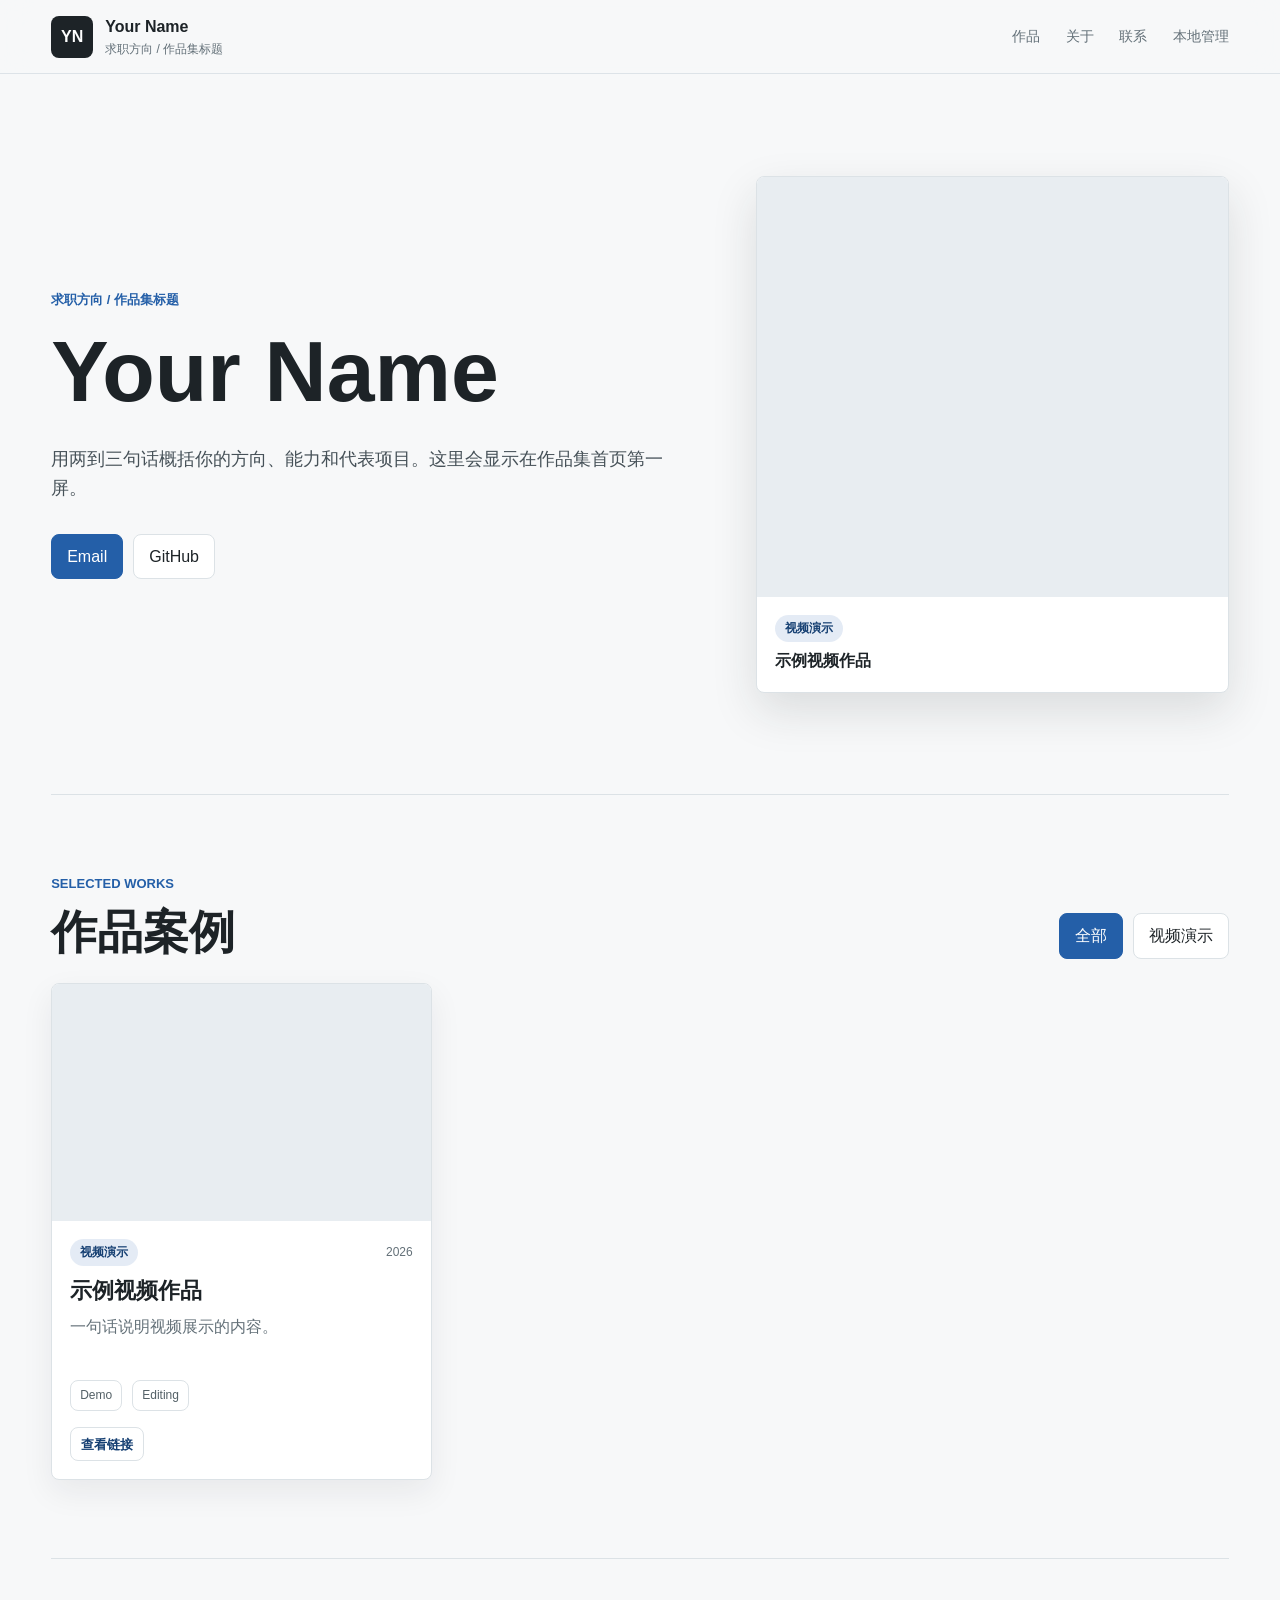
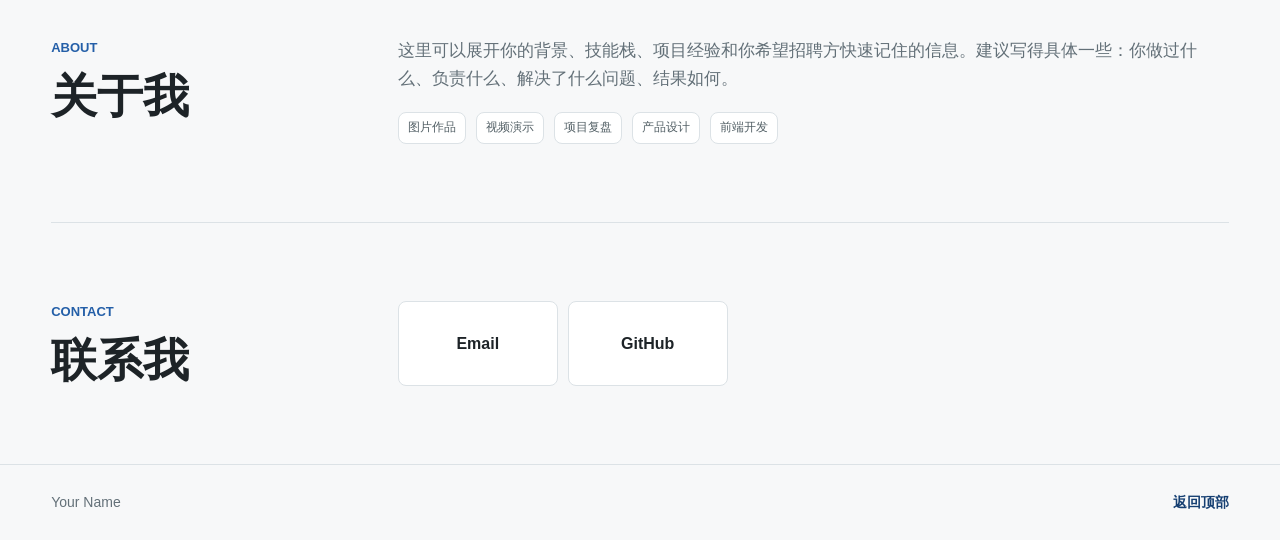
==== index.html @ 40fe2e80 "initisl portfolio site" ====
<!doctype html>
<html lang="zh-CN">
  <head>
    <meta charset="utf-8" />
    <meta name="viewport" content="width=device-width, initial-scale=1" />
    <title>Portfolio | 个人作品集</title>
    <meta name="description" content="个人作品集：项目案例、图片、视频与联系方式。" />
    <link rel="stylesheet" href="public.css" />
  </head>
  <body>
    <header class="site-header">
      <a class="brand" href="#top" aria-label="返回首页">
        <span class="brand-mark" data-initials>PF</span>
        <span>
          <strong data-profile="name">Your Name</strong>
          <small data-profile="headline">Portfolio</small>
        </span>
      </a>
      <nav class="nav-links" aria-label="主导航">
        <a href="#works">作品</a>
        <a href="#about">关于</a>
        <a href="#contact">联系</a>
        <a href="studio.html">本地管理</a>
      </nav>
    </header>

    <main id="top">
      <section class="hero">
        <div class="hero-copy">
          <p class="kicker" data-profile="headline">Portfolio</p>
          <h1 data-profile="name">Your Name</h1>
          <p class="hero-lede" data-profile="bio">
            展示代表项目、图片、视频和关键成果的个人作品集。
          </p>
          <div class="hero-actions" id="heroLinks"></div>
        </div>
        <aside class="hero-media" aria-label="代表作品预览">
          <div class="media-frame" id="featuredMedia">
            <div class="placeholder-visual">
              <span>Portfolio</span>
            </div>
          </div>
          <div class="featured-caption">
            <span id="featuredCategory">Featured</span>
            <strong id="featuredTitle">作品素材待添加</strong>
          </div>
        </aside>
      </section>

      <section class="section" id="works">
        <div class="section-heading">
          <div>
            <p class="kicker">Selected Works</p>
            <h2>作品案例</h2>
          </div>
          <div class="filters" id="filters" aria-label="作品分类"></div>
        </div>
        <div class="work-grid" id="workGrid"></div>
        <div class="empty-state" id="emptyState">
          <strong>作品正在整理中</strong>
          <p>代表项目、图片和视频会显示在这里。</p>
        </div>
      </section>

      <section class="about-section" id="about">
        <div>
          <p class="kicker">About</p>
          <h2>关于我</h2>
        </div>
        <div class="about-copy">
          <p data-profile="about">
            这里可以放求职方向、核心技能、项目经验和你希望招聘方快速记住的信息。
          </p>
          <div class="skill-list" id="skillList"></div>
        </div>
      </section>

      <section class="contact-section" id="contact">
        <div>
          <p class="kicker">Contact</p>
          <h2>联系我</h2>
        </div>
        <div class="contact-links" id="contactLinks"></div>
      </section>
    </main>

    <dialog class="media-dialog" id="mediaDialog" aria-label="作品预览">
      <button class="dialog-close" type="button" id="dialogClose" aria-label="关闭预览">×</button>
      <div id="dialogMedia"></div>
      <div class="dialog-copy">
        <span id="dialogCategory"></span>
        <h3 id="dialogTitle"></h3>
        <p id="dialogSummary"></p>
        <div class="tag-row" id="dialogTags"></div>
      </div>
    </dialog>

    <template id="workTemplate">
      <article class="work-card">
        <button class="work-media" type="button" aria-label="预览作品"></button>
        <div class="work-copy">
          <div class="card-line">
            <span class="category"></span>
            <span class="year"></span>
          </div>
          <h3></h3>
          <p></p>
          <div class="tag-row"></div>
          <div class="card-actions">
            <a target="_blank" rel="noreferrer">查看链接</a>
          </div>
        </div>
      </article>
    </template>

    <footer class="site-footer">
      <span data-footer-name>Portfolio</span>
      <a href="#top">返回顶部</a>
    </footer>

    <script src="data/portfolio-data.js"></script>
    <script src="public.js"></script>
  </body>
</html>
---- public.css ----
:root {
  color-scheme: light;
  --bg: #f7f8f9;
  --surface: #ffffff;
  --ink: #1d2327;
  --muted: #637078;
  --line: #dce2e6;
  --blue: #245fa8;
  --blue-dark: #153f72;
  --green: #26715b;
  --rose: #ad4e5b;
  --amber: #9a6b1d;
  --shadow: 0 18px 46px rgba(29, 35, 39, 0.13);
}

* {
  box-sizing: border-box;
}

html {
  scroll-behavior: smooth;
}

body {
  margin: 0;
  background: var(--bg);
  color: var(--ink);
  font-family:
    Inter, "Segoe UI", "PingFang SC", "Microsoft YaHei", Arial, sans-serif;
  line-height: 1.62;
}

button,
a {
  -webkit-tap-highlight-color: transparent;
}

button {
  font: inherit;
}

a {
  color: inherit;
  text-decoration: none;
}

img,
video {
  display: block;
  max-width: 100%;
}

.site-header {
  position: sticky;
  top: 0;
  z-index: 20;
  display: flex;
  min-height: 72px;
  align-items: center;
  justify-content: space-between;
  gap: 24px;
  padding: 14px clamp(18px, 4vw, 56px);
  border-bottom: 1px solid rgba(220, 226, 230, 0.92);
  background: rgba(247, 248, 249, 0.9);
  backdrop-filter: blur(16px);
}

.brand {
  display: inline-flex;
  min-width: 0;
  align-items: center;
  gap: 12px;
}

.brand-mark {
  display: grid;
  width: 42px;
  height: 42px;
  place-items: center;
  border-radius: 8px;
  background: var(--ink);
  color: #fff;
  font-weight: 850;
}

.brand strong,
.brand small {
  display: block;
  overflow-wrap: anywhere;
}

.brand small {
  color: var(--muted);
  font-size: 12px;
}

.nav-links {
  display: flex;
  align-items: center;
  gap: clamp(12px, 2vw, 28px);
  color: var(--muted);
  font-size: 14px;
}

.nav-links a:hover,
.nav-links a:focus-visible {
  color: var(--blue-dark);
}

main {
  padding-inline: clamp(18px, 4vw, 56px);
}

.hero,
.section,
.about-section,
.contact-section {
  max-width: 1240px;
  margin-inline: auto;
}

.hero {
  display: grid;
  grid-template-columns: minmax(0, 0.95fr) minmax(360px, 0.7fr);
  gap: clamp(28px, 5vw, 74px);
  align-items: center;
  min-height: calc(88vh - 72px);
  padding-block: 44px;
}

.hero-copy {
  max-width: 760px;
}

.kicker {
  margin: 0 0 12px;
  color: var(--blue);
  font-size: 13px;
  font-weight: 850;
  letter-spacing: 0;
  text-transform: uppercase;
}

h1,
h2,
h3,
p {
  overflow-wrap: anywhere;
}

h1,
h2,
h3 {
  margin: 0;
  line-height: 1.15;
  letter-spacing: 0;
}

h1 {
  font-size: clamp(48px, 8vw, 86px);
}

h2 {
  font-size: clamp(28px, 4vw, 46px);
}

h3 {
  font-size: 22px;
}

.hero-lede {
  max-width: 690px;
  margin: 24px 0 0;
  color: #465158;
  font-size: 18px;
}

.hero-actions,
.filters,
.tag-row,
.card-actions,
.skill-list,
.contact-links {
  display: flex;
  flex-wrap: wrap;
  align-items: center;
  gap: 10px;
}

.hero-actions {
  margin-top: 30px;
}

.button,
.filters button,
.card-actions a,
.contact-links a {
  display: inline-flex;
  min-height: 42px;
  align-items: center;
  justify-content: center;
  border: 1px solid var(--line);
  border-radius: 8px;
  padding: 9px 15px;
  background: var(--surface);
  color: var(--ink);
  cursor: pointer;
}

.button.primary,
.filters button.active {
  border-color: var(--blue);
  background: var(--blue);
  color: #fff;
}

.button.subtle:hover,
.filters button:hover,
.card-actions a:hover,
.contact-links a:hover {
  border-color: var(--blue);
}

.hero-media {
  overflow: hidden;
  border: 1px solid var(--line);
  border-radius: 8px;
  background: var(--surface);
  box-shadow: var(--shadow);
}

.media-frame {
  min-height: 420px;
  background: #e8edf1;
}

.media-frame img,
.media-frame video,
.work-media img,
.work-media video {
  width: 100%;
  height: 100%;
  object-fit: cover;
}

.placeholder-visual {
  display: grid;
  min-height: inherit;
  aspect-ratio: 4 / 3;
  place-items: center;
  background:
    linear-gradient(135deg, rgba(36, 95, 168, 0.18), rgba(38, 113, 91, 0.22)),
    repeating-linear-gradient(45deg, rgba(29, 35, 39, 0.05) 0 1px, transparent 1px 18px);
  color: var(--blue-dark);
}

.placeholder-visual span {
  border: 1px solid rgba(21, 63, 114, 0.22);
  border-radius: 8px;
  padding: 9px 13px;
  background: rgba(255, 255, 255, 0.74);
  font-weight: 850;
}

.featured-caption {
  display: grid;
  gap: 6px;
  padding: 18px;
}

.featured-caption span,
.category,
#dialogCategory {
  display: inline-flex;
  width: fit-content;
  min-height: 26px;
  align-items: center;
  border-radius: 999px;
  padding: 4px 10px;
  background: rgba(36, 95, 168, 0.12);
  color: var(--blue-dark);
  font-size: 12px;
  font-weight: 850;
}

.section {
  padding-block: 78px;
  border-top: 1px solid var(--line);
}

.section-heading {
  display: flex;
  align-items: end;
  justify-content: space-between;
  gap: 22px;
  margin-bottom: 24px;
}

.work-grid {
  display: grid;
  grid-template-columns: repeat(3, minmax(0, 1fr));
  gap: 18px;
}

.work-card {
  overflow: hidden;
  border: 1px solid var(--line);
  border-radius: 8px;
  background: var(--surface);
  box-shadow: 0 12px 32px rgba(29, 35, 39, 0.07);
}

.work-media {
  display: block;
  width: 100%;
  height: auto;
  border: 0;
  padding: 0;
  background: #e8edf1;
  cursor: zoom-in;
}

.work-media img,
.work-media video,
.work-media .placeholder-visual {
  aspect-ratio: 16 / 10;
  min-height: 0;
}

.work-copy {
  padding: 18px;
}

.card-line {
  display: flex;
  align-items: center;
  justify-content: space-between;
  gap: 12px;
  margin-bottom: 12px;
}

.year {
  color: var(--muted);
  font-size: 12px;
}

.work-copy p {
  display: -webkit-box;
  min-height: 52px;
  margin: 10px 0 0;
  overflow: hidden;
  color: var(--muted);
  -webkit-box-orient: vertical;
  -webkit-line-clamp: 2;
}

.tag-row {
  align-items: flex-start;
  margin-top: 14px;
}

.tag-row span,
.skill-list span {
  border: 1px solid var(--line);
  border-radius: 8px;
  padding: 5px 9px;
  background: #fff;
  color: #536066;
  font-size: 12px;
}

.card-actions {
  margin-top: 16px;
}

.card-actions a {
  min-height: 34px;
  padding: 5px 10px;
  color: var(--blue-dark);
  font-size: 13px;
  font-weight: 750;
}

.empty-state {
  border: 1px solid var(--line);
  border-radius: 8px;
  padding: 42px 22px;
  background: var(--surface);
  color: var(--muted);
  text-align: center;
}

.empty-state strong {
  display: block;
  color: var(--ink);
  font-size: 22px;
}

.empty-state p {
  margin: 8px auto 0;
  max-width: 650px;
}

.about-section,
.contact-section {
  display: grid;
  grid-template-columns: minmax(220px, 0.34fr) minmax(0, 1fr);
  gap: clamp(28px, 5vw, 76px);
  padding-block: 78px;
  border-top: 1px solid var(--line);
}

.about-copy p {
  margin: 0;
  color: var(--muted);
  font-size: 17px;
}

.skill-list {
  margin-top: 20px;
}

.contact-links {
  align-items: stretch;
}

.contact-links a {
  min-width: 160px;
  min-height: 58px;
  font-weight: 800;
}

.media-dialog {
  width: min(980px, calc(100vw - 28px));
  max-height: min(880px, calc(100vh - 28px));
  border: 1px solid var(--line);
  border-radius: 8px;
  padding: 0;
  background: var(--surface);
  color: var(--ink);
  box-shadow: var(--shadow);
}

.media-dialog::backdrop {
  background: rgba(29, 35, 39, 0.66);
}

#dialogMedia img,
#dialogMedia video,
#dialogMedia .placeholder-visual {
  width: 100%;
  max-height: 70vh;
  object-fit: contain;
  background: #111518;
}

.dialog-copy {
  padding: 22px;
}

.dialog-copy h3,
.dialog-copy p {
  margin-top: 10px;
}

.dialog-copy p {
  color: var(--muted);
}

.dialog-close {
  position: absolute;
  top: 10px;
  right: 10px;
  z-index: 2;
  display: grid;
  width: 36px;
  height: 36px;
  place-items: center;
  border: 1px solid rgba(255, 255, 255, 0.72);
  border-radius: 8px;
  background: rgba(29, 35, 39, 0.8);
  color: #fff;
  cursor: pointer;
  font-size: 24px;
  line-height: 1;
}

.site-footer {
  display: flex;
  align-items: center;
  justify-content: space-between;
  gap: 16px;
  padding: 26px clamp(18px, 4vw, 56px);
  border-top: 1px solid var(--line);
  color: var(--muted);
  font-size: 14px;
}

.site-footer a {
  color: var(--blue-dark);
  font-weight: 850;
}

@media (max-width: 1040px) {
  .hero,
  .about-section,
  .contact-section {
    grid-template-columns: 1fr;
  }

  .media-frame {
    min-height: 360px;
  }

  .work-grid {
    grid-template-columns: repeat(2, minmax(0, 1fr));
  }
}

@media (max-width: 720px) {
  .site-header {
    position: static;
    align-items: flex-start;
    flex-direction: column;
  }

  .nav-links {
    width: 100%;
    justify-content: space-between;
  }

  .hero {
    min-height: auto;
    padding-block: 42px;
  }

  .section,
  .about-section,
  .contact-section {
    padding-block: 56px;
  }

  .section-heading {
    align-items: stretch;
    flex-direction: column;
  }

  .filters button,
  .hero-actions .button,
  .contact-links a {
    flex: 1 1 150px;
  }

  .work-grid {
    grid-template-columns: 1fr;
  }
}

@media (max-width: 460px) {
  main {
    padding-inline: 14px;
  }

  h1 {
    font-size: 42px;
  }

  .hero-actions {
    align-items: stretch;
    flex-direction: column;
  }

  .hero-actions .button {
    width: 100%;
  }

  .media-frame {
    min-height: 260px;
  }
}
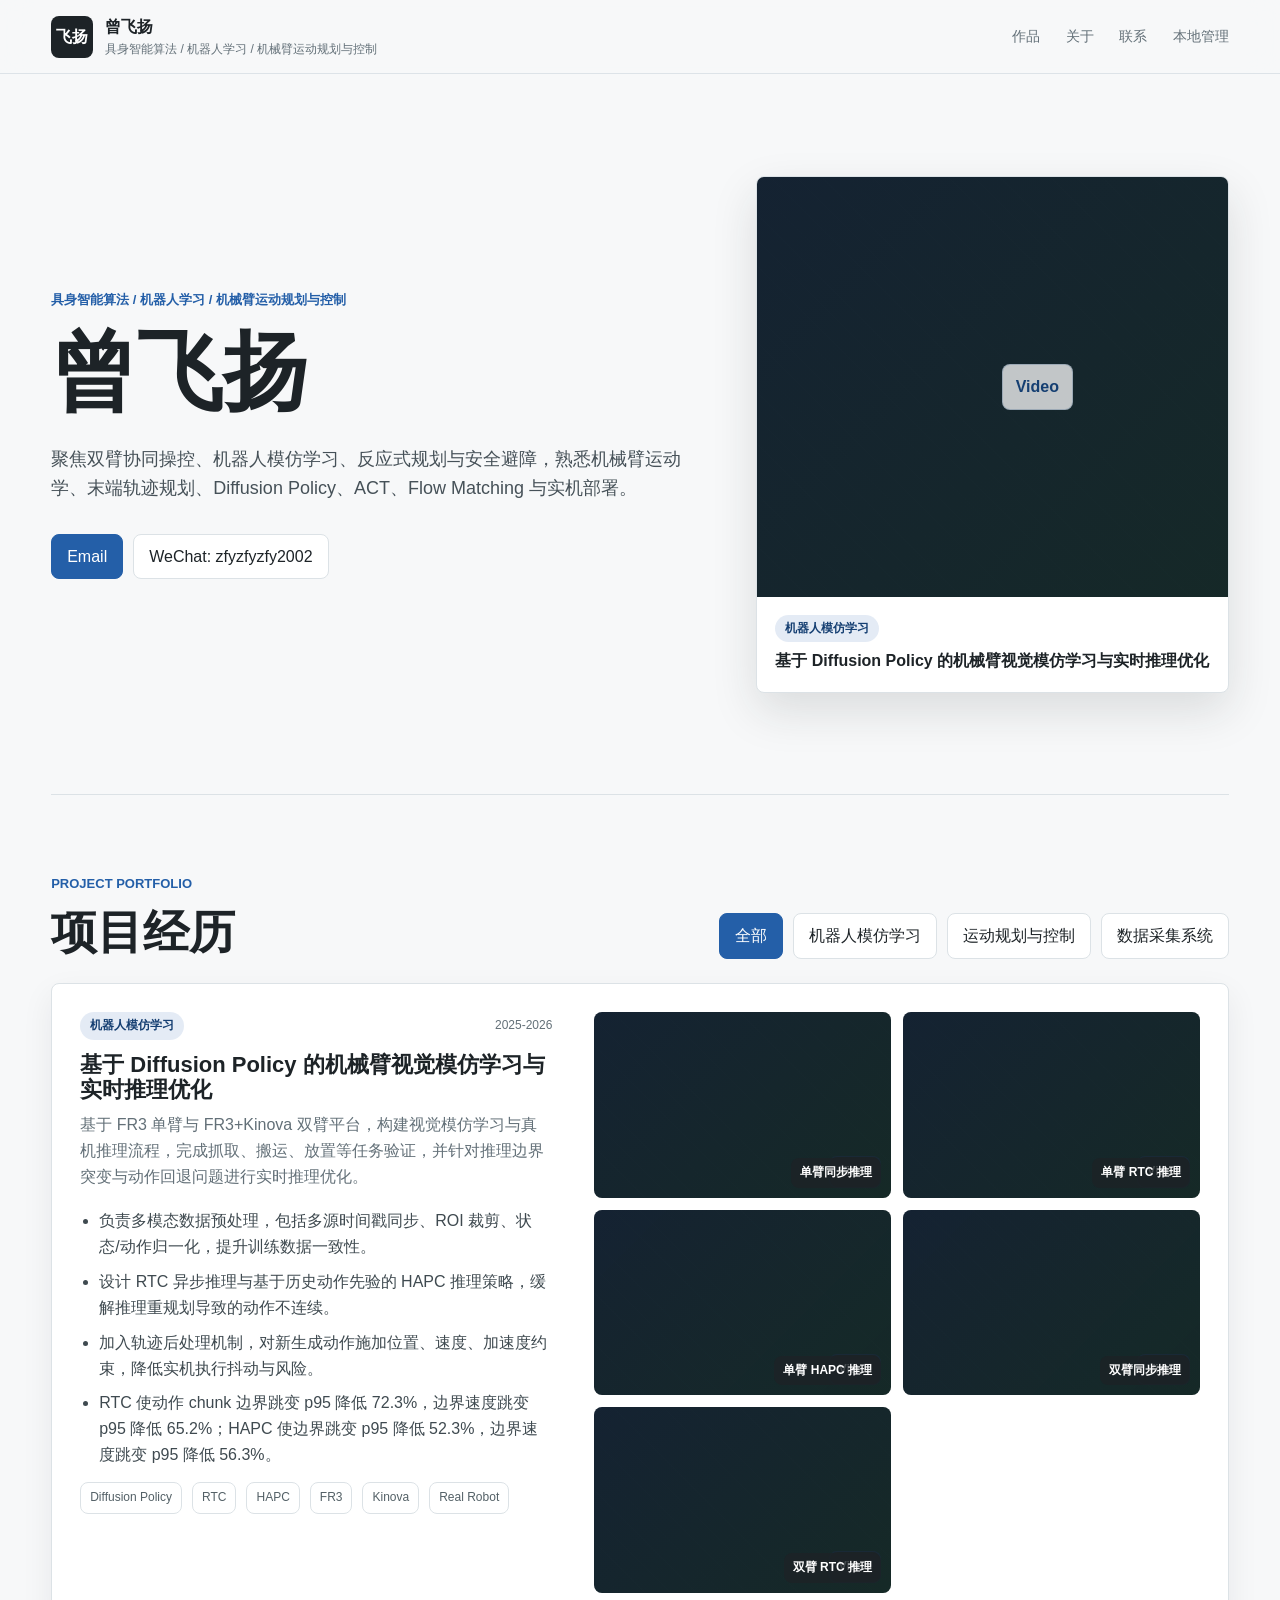
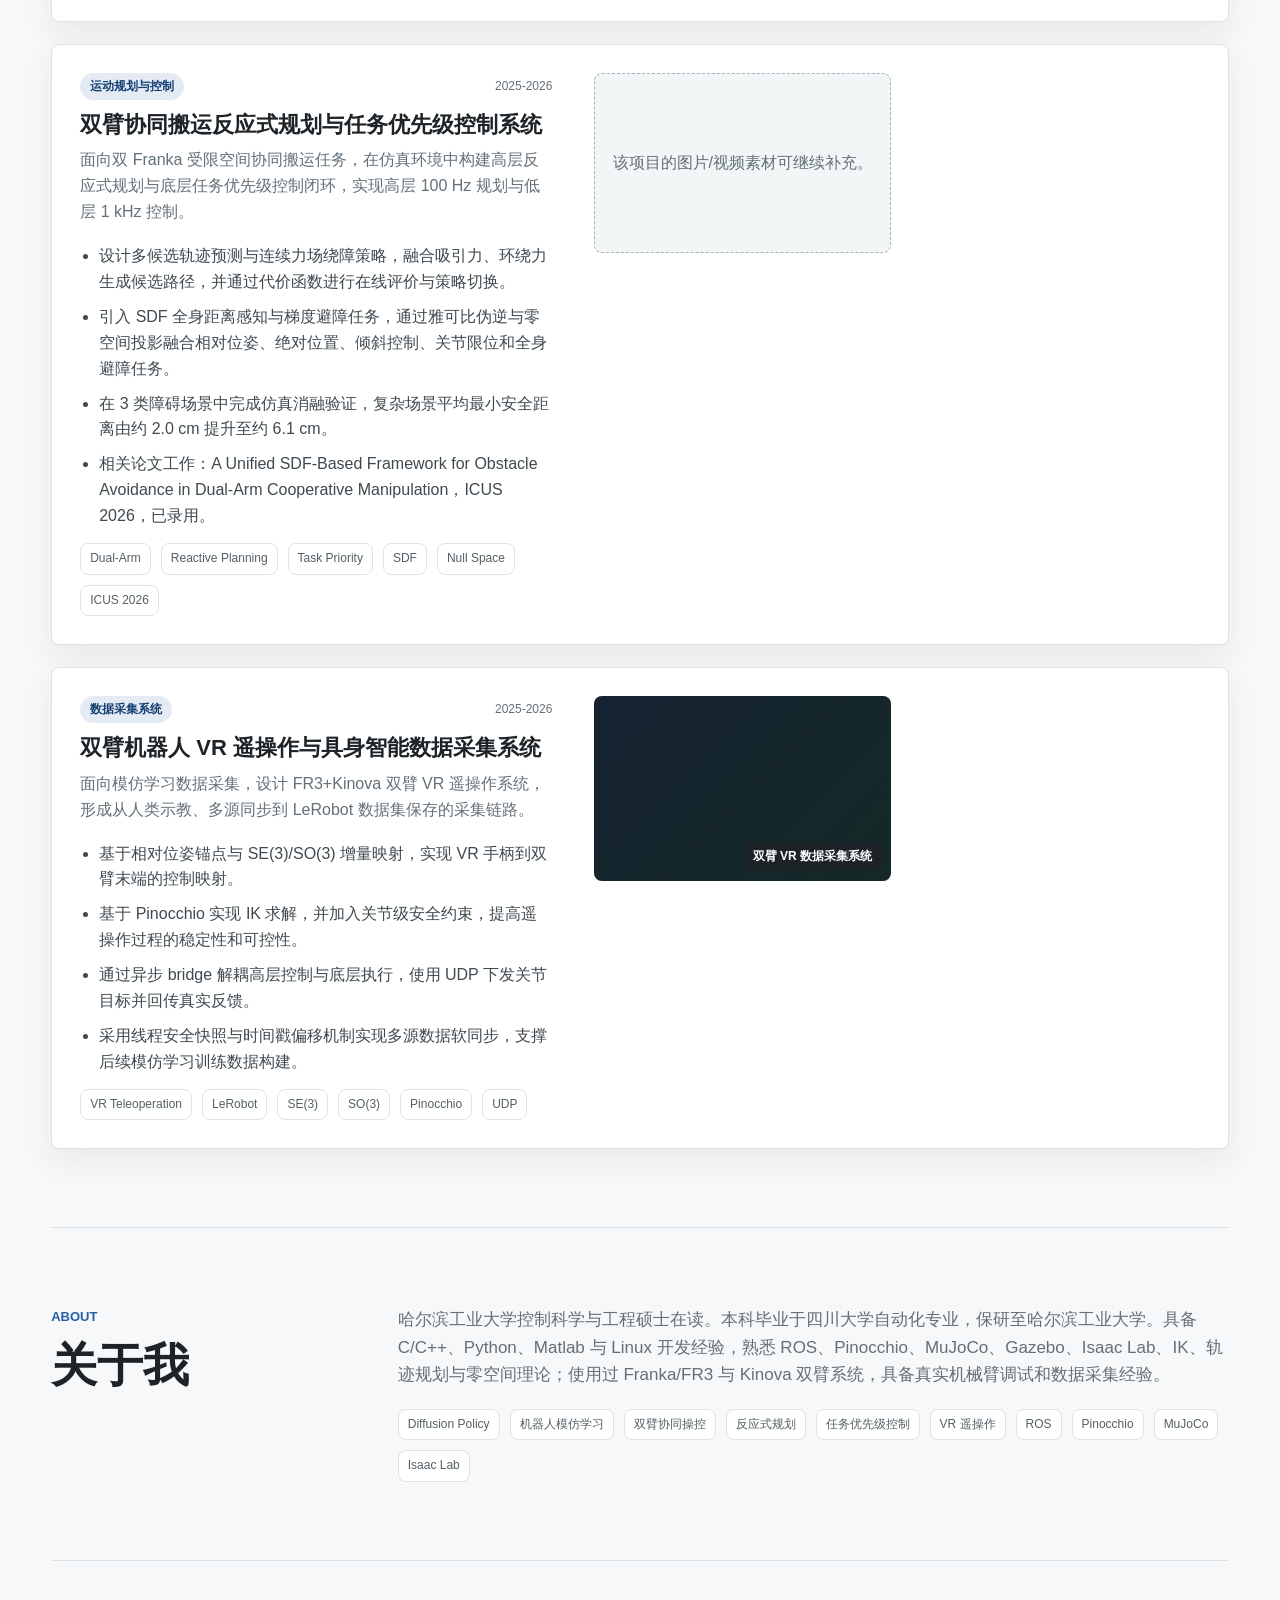
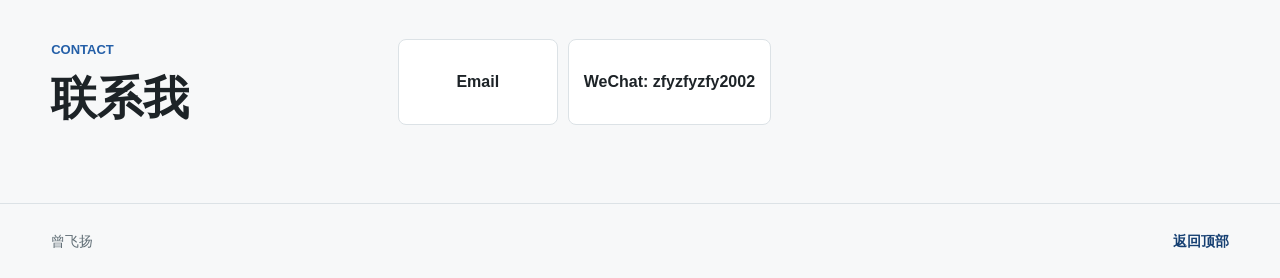
==== commit afa836e1: "mod" ====
--- a/index.html
+++ b/index.html
@@ -41,8 +41,8 @@
             </div>
           </div>
           <div class="featured-caption">
-            <span id="featuredCategory">Featured</span>
-            <strong id="featuredTitle">作品素材待添加</strong>
+            <span id="featuredCategory">Featured Project</span>
+            <strong id="featuredTitle">项目素材待添加</strong>
           </div>
         </aside>
       </section>
@@ -50,14 +50,14 @@
       <section class="section" id="works">
         <div class="section-heading">
           <div>
-            <p class="kicker">Selected Works</p>
-            <h2>作品案例</h2>
+            <p class="kicker">Project Portfolio</p>
+            <h2>项目经历</h2>
           </div>
-          <div class="filters" id="filters" aria-label="作品分类"></div>
+          <div class="filters" id="filters" aria-label="项目分类"></div>
         </div>
-        <div class="work-grid" id="workGrid"></div>
+        <div class="project-list" id="projectList"></div>
         <div class="empty-state" id="emptyState">
-          <strong>作品正在整理中</strong>
+          <strong>项目正在整理中</strong>
           <p>代表项目、图片和视频会显示在这里。</p>
         </div>
       </section>
@@ -84,7 +84,7 @@
       </section>
     </main>
 
-    <dialog class="media-dialog" id="mediaDialog" aria-label="作品预览">
+    <dialog class="media-dialog" id="mediaDialog" aria-label="媒体预览">
       <button class="dialog-close" type="button" id="dialogClose" aria-label="关闭预览">×</button>
       <div id="dialogMedia"></div>
       <div class="dialog-copy">
@@ -95,21 +95,19 @@
       </div>
     </dialog>
 
-    <template id="workTemplate">
-      <article class="work-card">
-        <button class="work-media" type="button" aria-label="预览作品"></button>
-        <div class="work-copy">
+    <template id="projectTemplate">
+      <article class="project-card">
+        <div class="project-copy">
           <div class="card-line">
             <span class="category"></span>
             <span class="year"></span>
           </div>
           <h3></h3>
           <p></p>
+          <ul class="highlight-list"></ul>
           <div class="tag-row"></div>
-          <div class="card-actions">
-            <a target="_blank" rel="noreferrer">查看链接</a>
-          </div>
         </div>
+        <div class="project-media-list"></div>
       </article>
     </template>
 
--- a/public.css
+++ b/public.css
@@ -231,16 +231,14 @@
 
 .media-frame {
   min-height: 420px;
-  background: #e8edf1;
+  background: #111518;
 }
 
 .media-frame img,
-.media-frame video,
-.work-media img,
-.work-media video {
+.media-frame video {
   width: 100%;
   height: 100%;
-  object-fit: cover;
+  object-fit: contain;
 }
 
 .placeholder-visual {
@@ -296,39 +294,26 @@
   margin-bottom: 24px;
 }
 
-.work-grid {
-  display: grid;
-  grid-template-columns: repeat(3, minmax(0, 1fr));
-  gap: 18px;
-}
-
-.work-card {
-  overflow: hidden;
+.project-list {
+  display: grid;
+  gap: 22px;
+}
+
+.project-card {
+  display: grid;
+  grid-template-columns: minmax(0, 0.78fr) minmax(360px, 1fr);
+  gap: clamp(20px, 4vw, 42px);
+  align-items: start;
   border: 1px solid var(--line);
   border-radius: 8px;
+  padding: clamp(18px, 3vw, 28px);
   background: var(--surface);
   box-shadow: 0 12px 32px rgba(29, 35, 39, 0.07);
 }
 
-.work-media {
-  display: block;
-  width: 100%;
-  height: auto;
-  border: 0;
-  padding: 0;
-  background: #e8edf1;
-  cursor: zoom-in;
-}
-
-.work-media img,
-.work-media video,
-.work-media .placeholder-visual {
-  aspect-ratio: 16 / 10;
-  min-height: 0;
-}
-
-.work-copy {
-  padding: 18px;
+.project-copy {
+  position: sticky;
+  top: 96px;
 }
 
 .card-line {
@@ -344,14 +329,67 @@
   font-size: 12px;
 }
 
-.work-copy p {
-  display: -webkit-box;
-  min-height: 52px;
+.project-copy p {
   margin: 10px 0 0;
+  color: var(--muted);
+}
+
+.highlight-list {
+  display: grid;
+  gap: 9px;
+  margin: 18px 0 0;
+  padding-left: 19px;
+  color: #3f4a50;
+}
+
+.project-media-list {
+  display: grid;
+  grid-template-columns: repeat(2, minmax(0, 1fr));
+  gap: 12px;
+}
+
+.project-media-item {
+  position: relative;
   overflow: hidden;
-  color: var(--muted);
-  -webkit-box-orient: vertical;
-  -webkit-line-clamp: 2;
+  width: 100%;
+  border: 0;
+  border-radius: 8px;
+  padding: 0;
+  background: #111518;
+  cursor: zoom-in;
+}
+
+.project-media-item img,
+.project-media-item video,
+.project-media-item .placeholder-visual {
+  width: 100%;
+  aspect-ratio: 16 / 10;
+  min-height: 0;
+  object-fit: contain;
+}
+
+.project-media-item span {
+  position: absolute;
+  right: 10px;
+  bottom: 10px;
+  max-width: calc(100% - 20px);
+  border-radius: 8px;
+  padding: 5px 9px;
+  background: rgba(29, 35, 39, 0.82);
+  color: #fff;
+  font-size: 12px;
+  font-weight: 750;
+}
+
+.media-empty {
+  display: grid;
+  min-height: 180px;
+  place-items: center;
+  border: 1px dashed #a7b3ba;
+  border-radius: 8px;
+  background: #f3f6f7;
+  color: var(--muted);
+  text-align: center;
 }
 
 .tag-row {
@@ -512,8 +550,12 @@
     min-height: 360px;
   }
 
-  .work-grid {
-    grid-template-columns: repeat(2, minmax(0, 1fr));
+  .project-card {
+    grid-template-columns: 1fr;
+  }
+
+  .project-copy {
+    position: static;
   }
 }
 
@@ -551,7 +593,7 @@
     flex: 1 1 150px;
   }
 
-  .work-grid {
+  .project-media-list {
     grid-template-columns: 1fr;
   }
 }
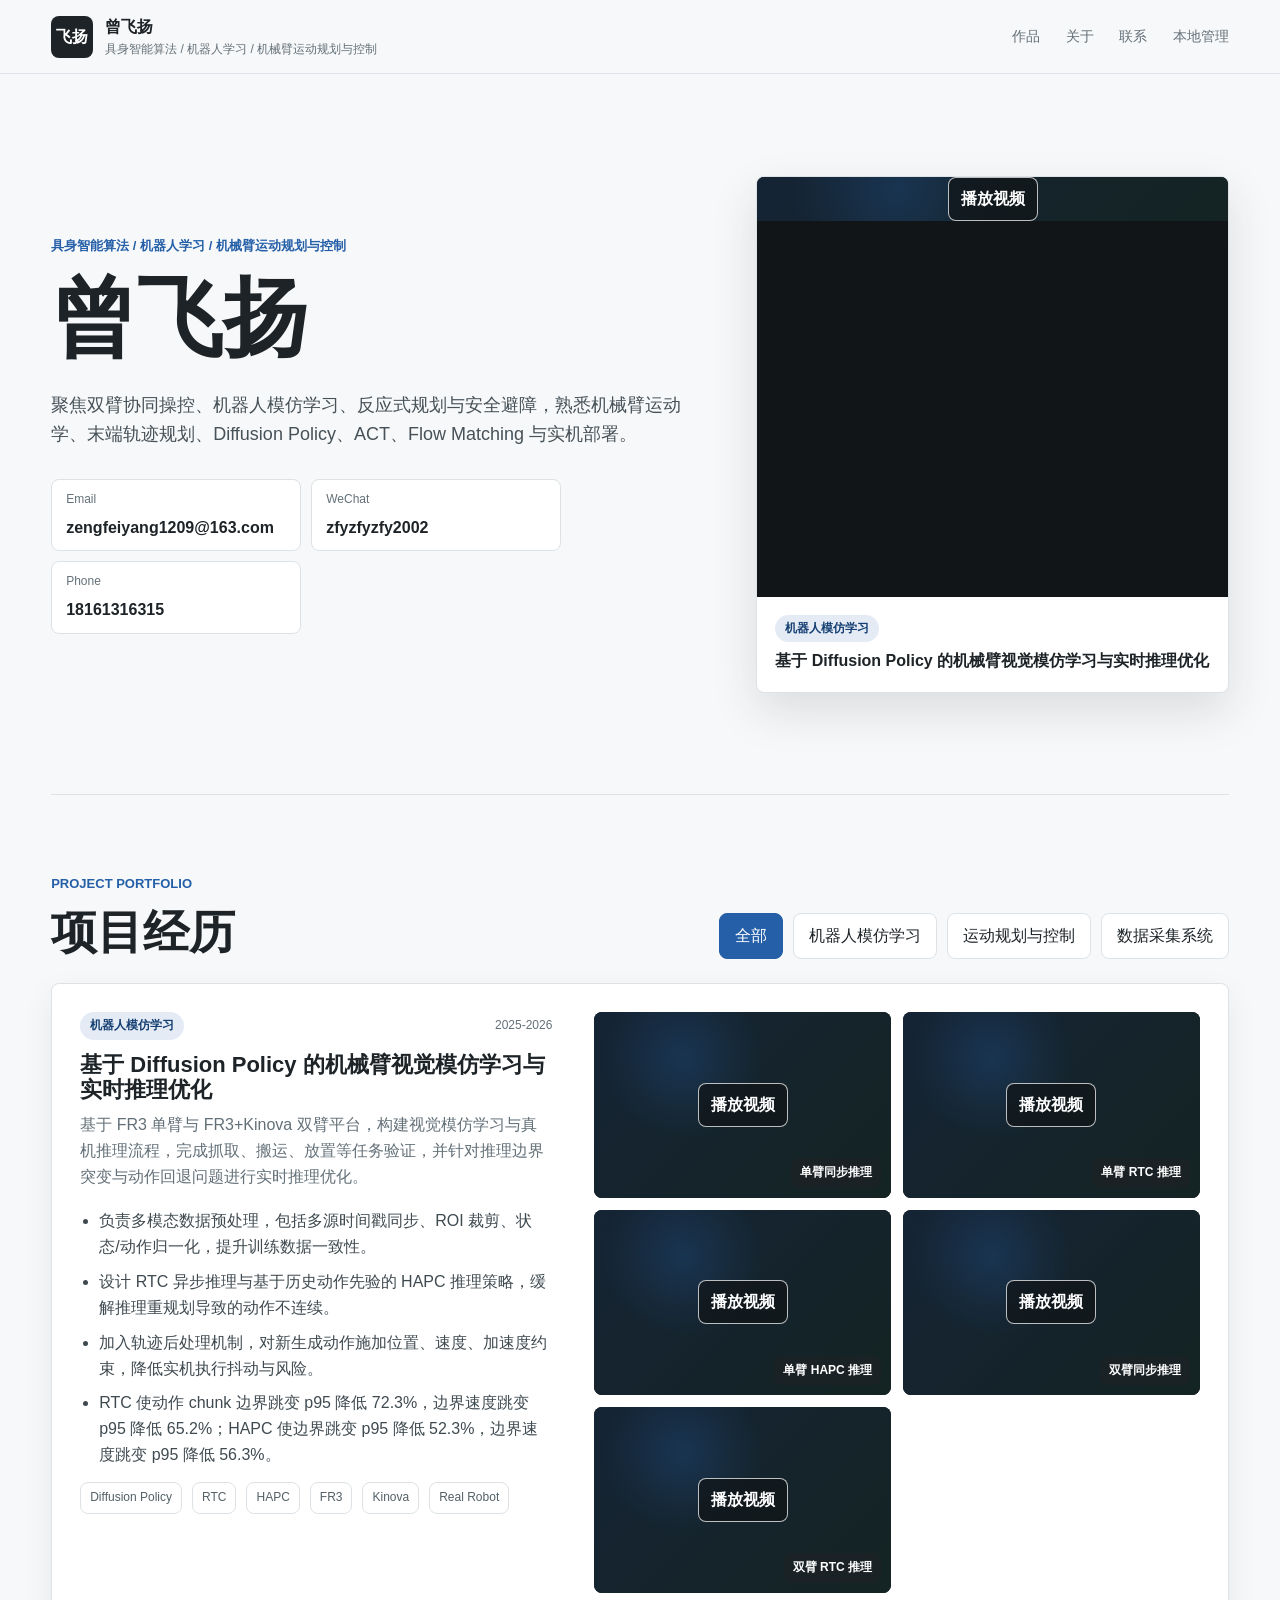
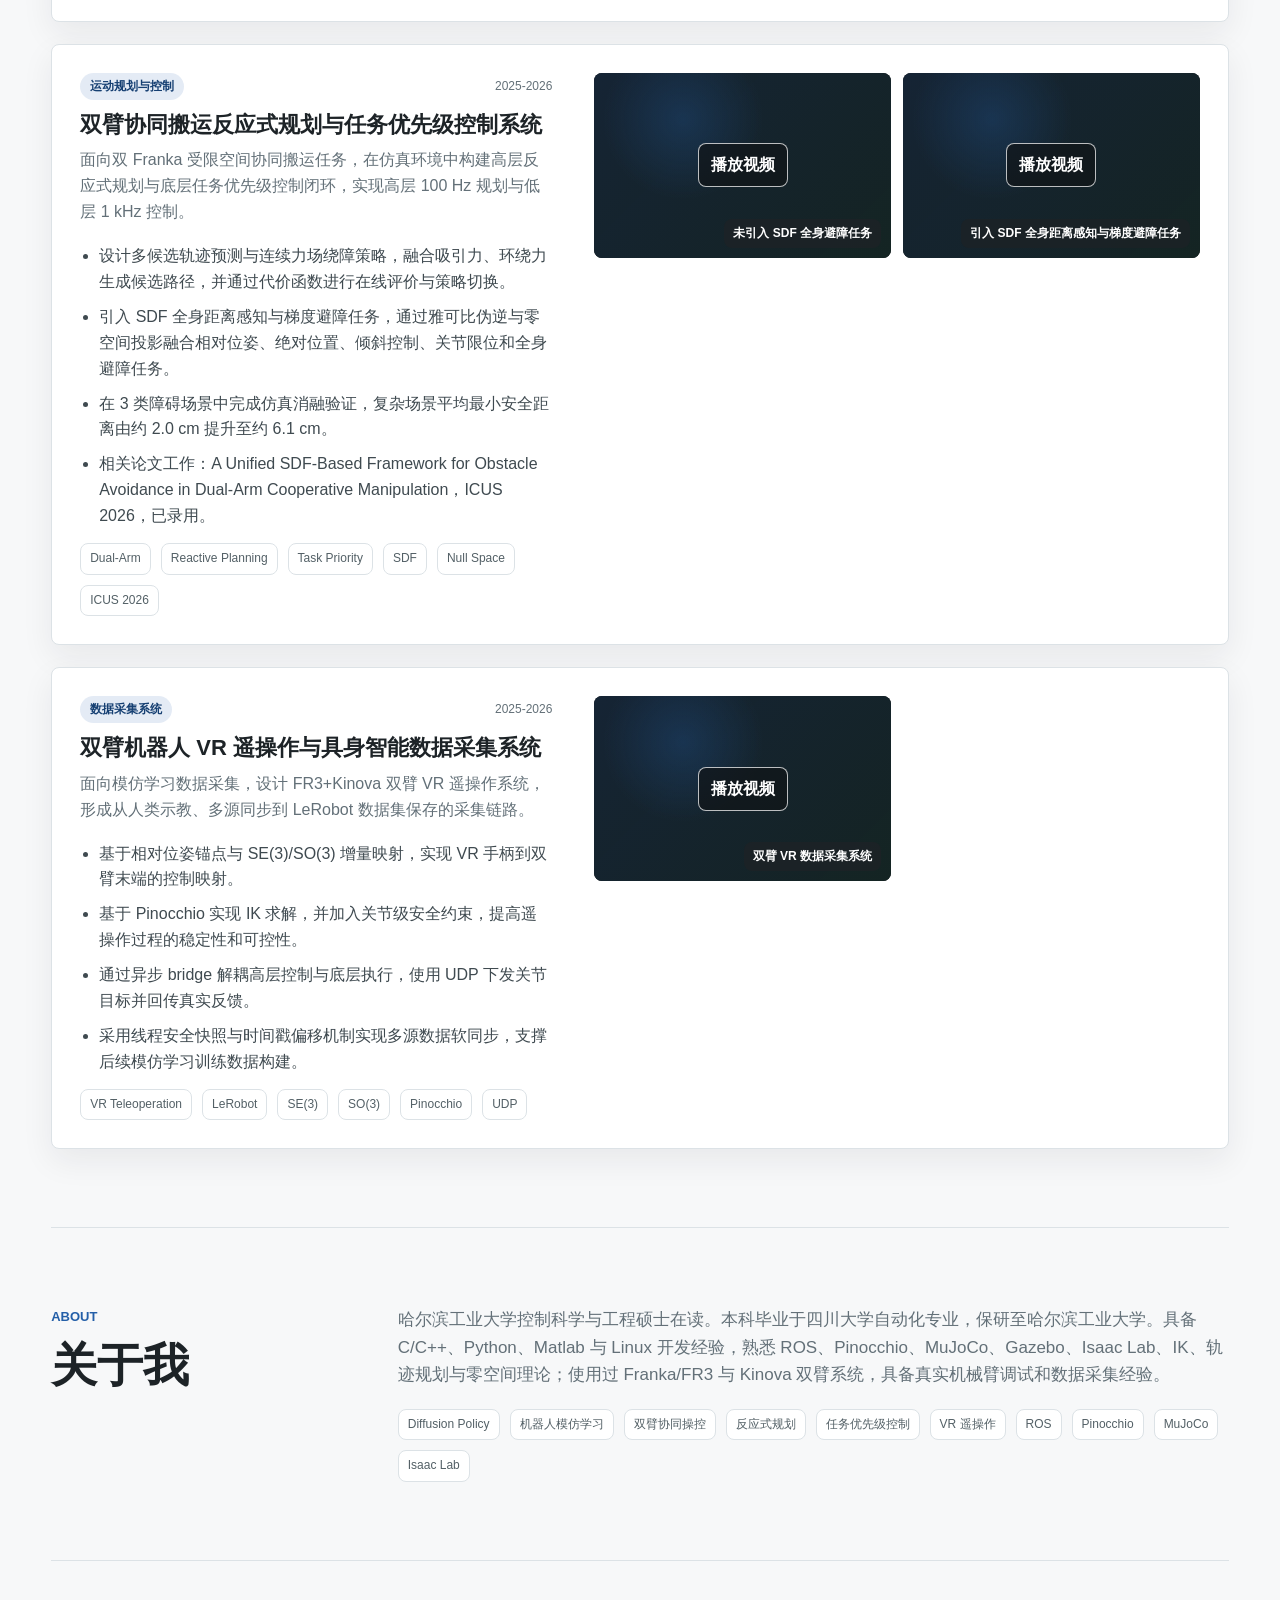
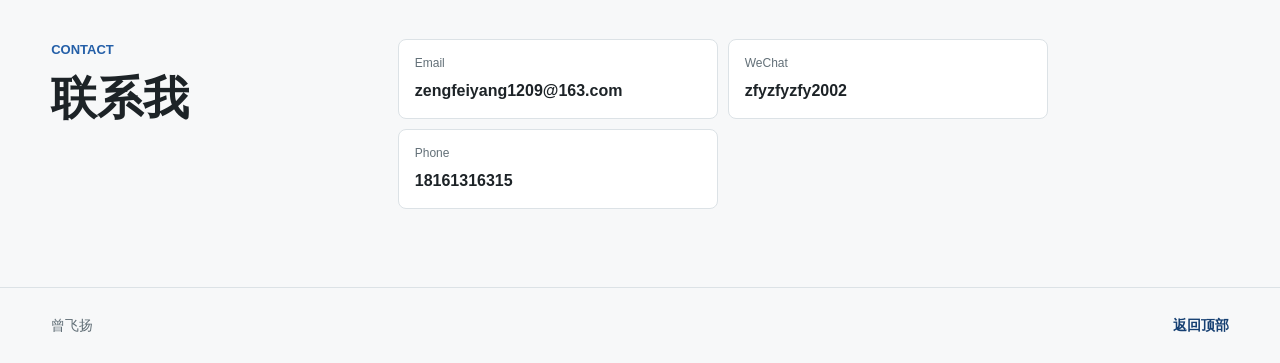
==== commit 5c74b8f9: "mod" ====
--- a/index.html
+++ b/index.html
@@ -5,7 +5,7 @@
     <meta name="viewport" content="width=device-width, initial-scale=1" />
     <title>Portfolio | 个人作品集</title>
     <meta name="description" content="个人作品集：项目案例、图片、视频与联系方式。" />
-    <link rel="stylesheet" href="public.css" />
+    <link rel="stylesheet" href="public.css?v=20260819-project2-media" />
   </head>
   <body>
     <header class="site-header">
@@ -116,7 +116,7 @@
       <a href="#top">返回顶部</a>
     </footer>
 
-    <script src="data/portfolio-data.js"></script>
-    <script src="public.js"></script>
+    <script src="data/portfolio-data.js?v=20260819-project2-media"></script>
+    <script src="public.js?v=20260819-project2-media"></script>
   </body>
 </html>
--- a/public.css
+++ b/public.css
@@ -193,8 +193,7 @@
 
 .button,
 .filters button,
-.card-actions a,
-.contact-links a {
+.card-actions a {
   display: inline-flex;
   min-height: 42px;
   align-items: center;
@@ -216,9 +215,36 @@
 
 .button.subtle:hover,
 .filters button:hover,
-.card-actions a:hover,
-.contact-links a:hover {
+.card-actions a:hover {
   border-color: var(--blue);
+}
+
+.contact-chip,
+.contact-card {
+  display: grid;
+  justify-content: start;
+  gap: 5px;
+  border: 1px solid var(--line);
+  border-radius: 8px;
+  background: var(--surface);
+  cursor: default;
+}
+
+.contact-chip {
+  min-height: 58px;
+  min-width: min(250px, 100%);
+  padding: 10px 14px;
+}
+
+.contact-chip small,
+.contact-card small {
+  color: var(--muted);
+  font-size: 12px;
+}
+
+.contact-chip strong,
+.contact-card strong {
+  overflow-wrap: anywhere;
 }
 
 .hero-media {
@@ -235,7 +261,8 @@
 }
 
 .media-frame img,
-.media-frame video {
+.media-frame video,
+.media-frame .video-preview {
   width: 100%;
   height: 100%;
   object-fit: contain;
@@ -361,11 +388,53 @@
 
 .project-media-item img,
 .project-media-item video,
-.project-media-item .placeholder-visual {
+.project-media-item .placeholder-visual,
+.project-media-item .video-preview,
+.project-media-item .video-fallback {
   width: 100%;
   aspect-ratio: 16 / 10;
   min-height: 0;
   object-fit: contain;
+}
+
+.video-fallback {
+  display: grid;
+  place-items: center;
+  background:
+    linear-gradient(135deg, rgba(36, 95, 168, 0.18), rgba(38, 113, 91, 0.2)),
+    #111518;
+  color: #fff;
+  font-weight: 850;
+}
+
+.video-preview {
+  position: relative;
+  display: grid;
+  place-items: center;
+  overflow: hidden;
+  background:
+    radial-gradient(circle at 30% 25%, rgba(36, 95, 168, 0.28), transparent 32%),
+    linear-gradient(135deg, rgba(36, 95, 168, 0.2), rgba(38, 113, 91, 0.16)),
+    #111518;
+  color: #fff;
+}
+
+.video-preview img {
+  position: absolute;
+  inset: 0;
+  width: 100%;
+  height: 100%;
+  object-fit: cover;
+  opacity: 0.82;
+}
+
+.video-preview strong {
+  position: relative;
+  z-index: 1;
+  border: 1px solid rgba(255, 255, 255, 0.72);
+  border-radius: 8px;
+  padding: 8px 12px;
+  background: rgba(17, 21, 24, 0.72);
 }
 
 .project-media-item span {
@@ -462,10 +531,10 @@
   align-items: stretch;
 }
 
-.contact-links a {
-  min-width: 160px;
+.contact-card {
+  min-width: min(320px, 100%);
   min-height: 58px;
-  font-weight: 800;
+  padding: 14px 16px;
 }
 
 .media-dialog {
@@ -485,11 +554,18 @@
 
 #dialogMedia img,
 #dialogMedia video,
-#dialogMedia .placeholder-visual {
+#dialogMedia .placeholder-visual,
+#dialogMedia .video-preview,
+#dialogMedia .video-fallback {
   width: 100%;
   max-height: 70vh;
   object-fit: contain;
   background: #111518;
+}
+
+#dialogMedia .video-fallback {
+  min-height: 56vh;
+  aspect-ratio: auto;
 }
 
 .dialog-copy {
@@ -589,7 +665,7 @@
 
   .filters button,
   .hero-actions .button,
-  .contact-links a {
+  .contact-card {
     flex: 1 1 150px;
   }
 
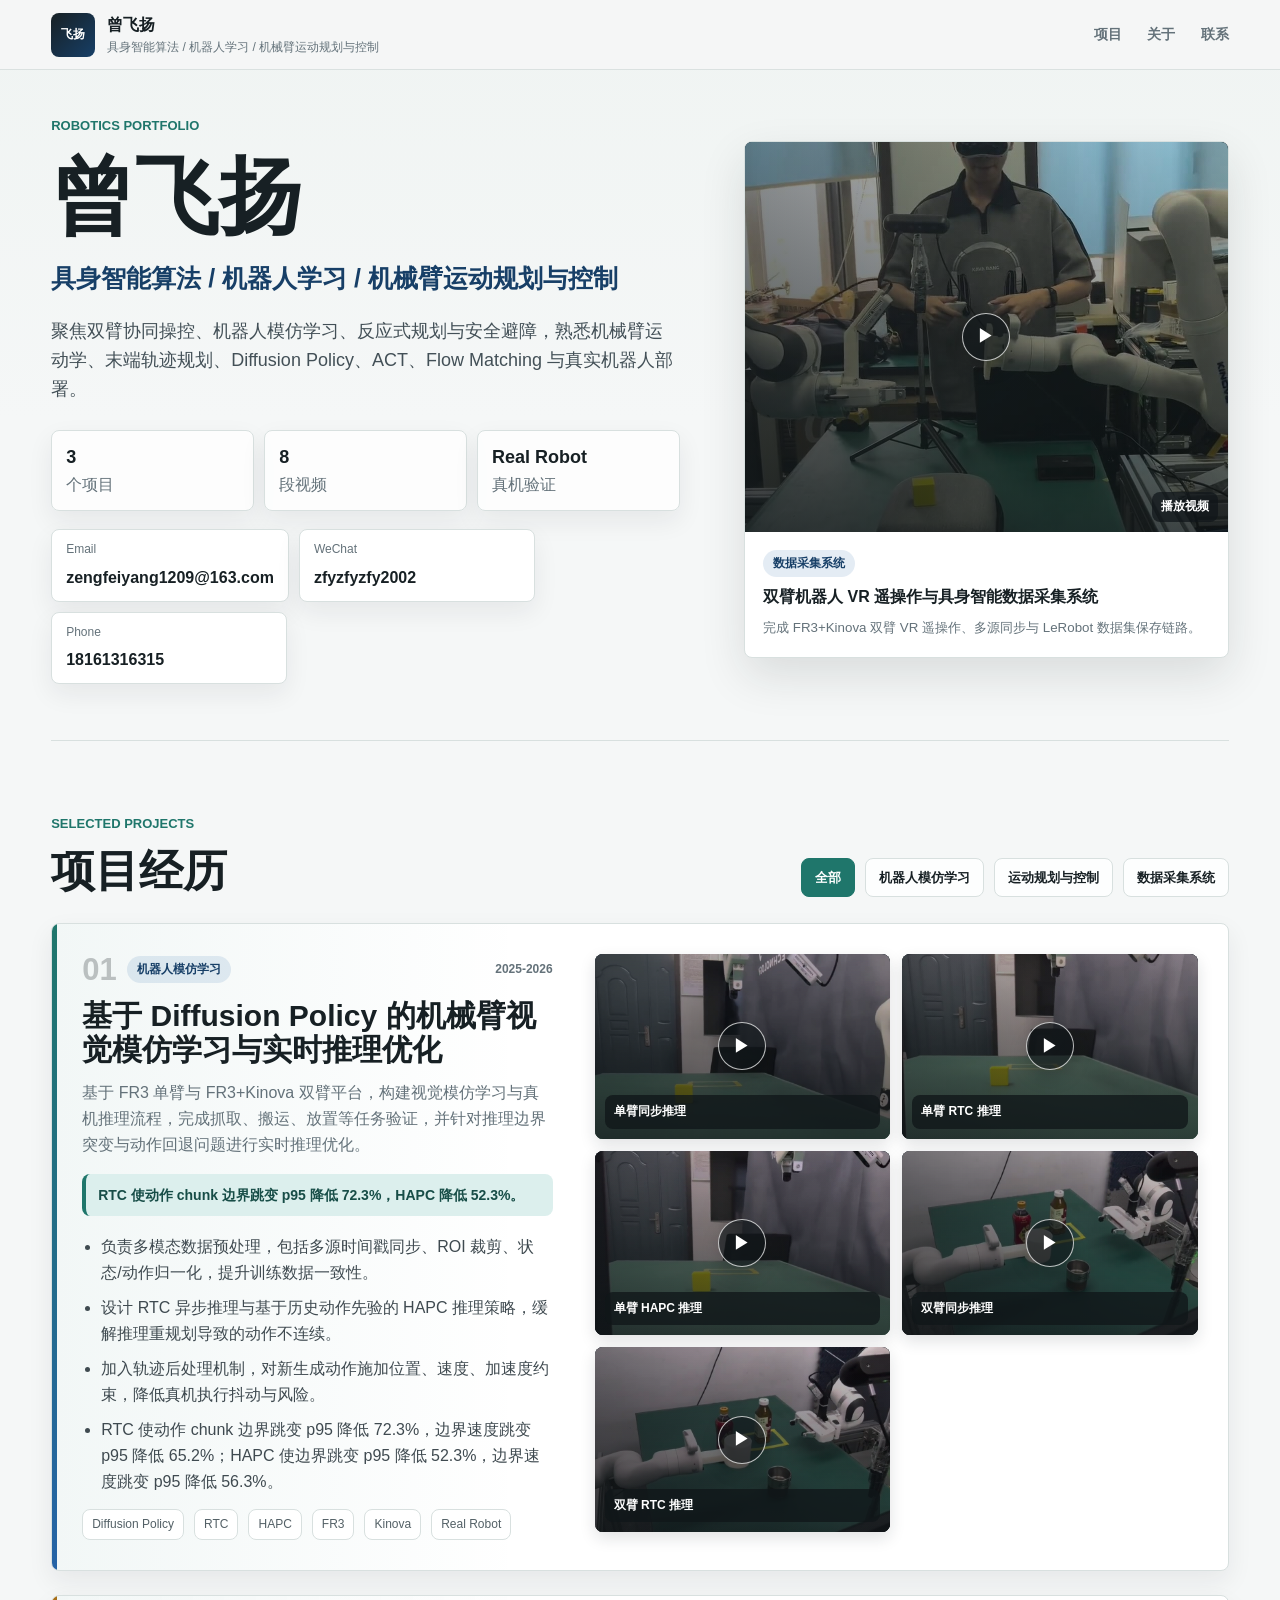
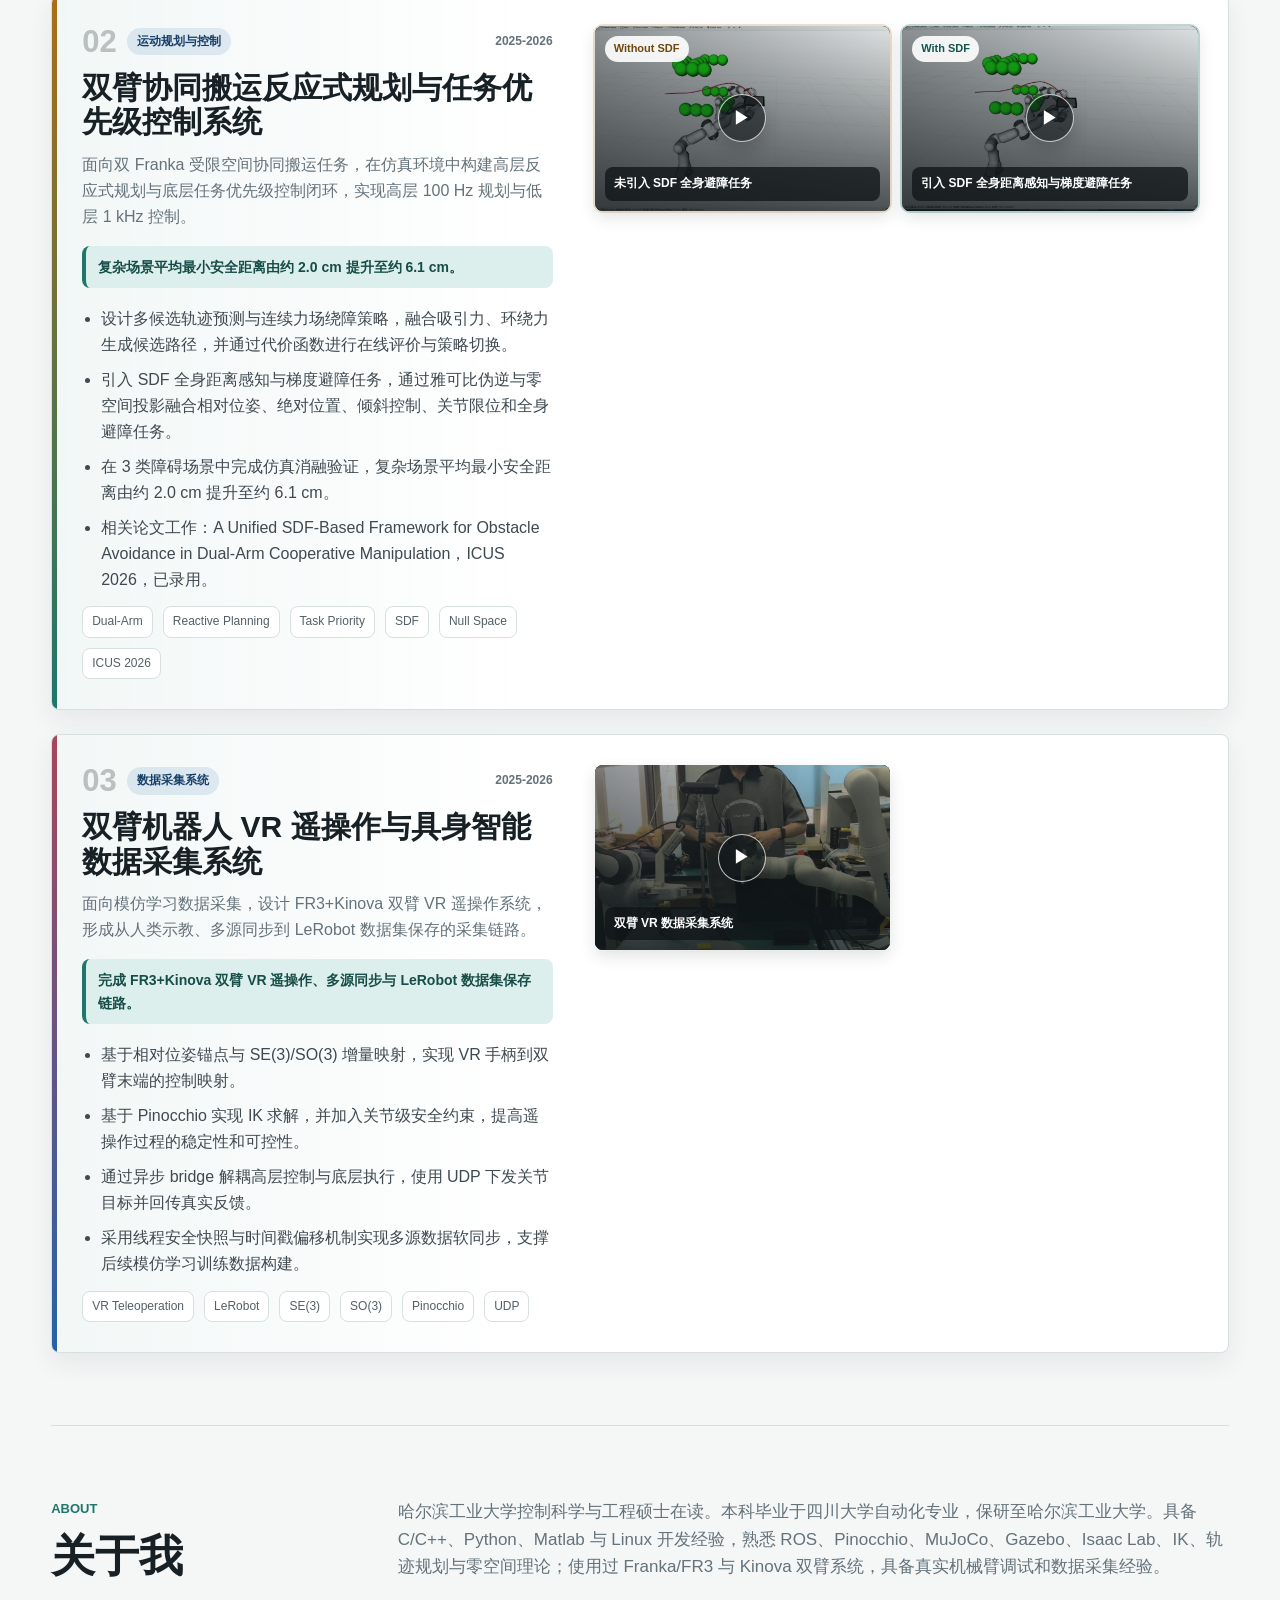
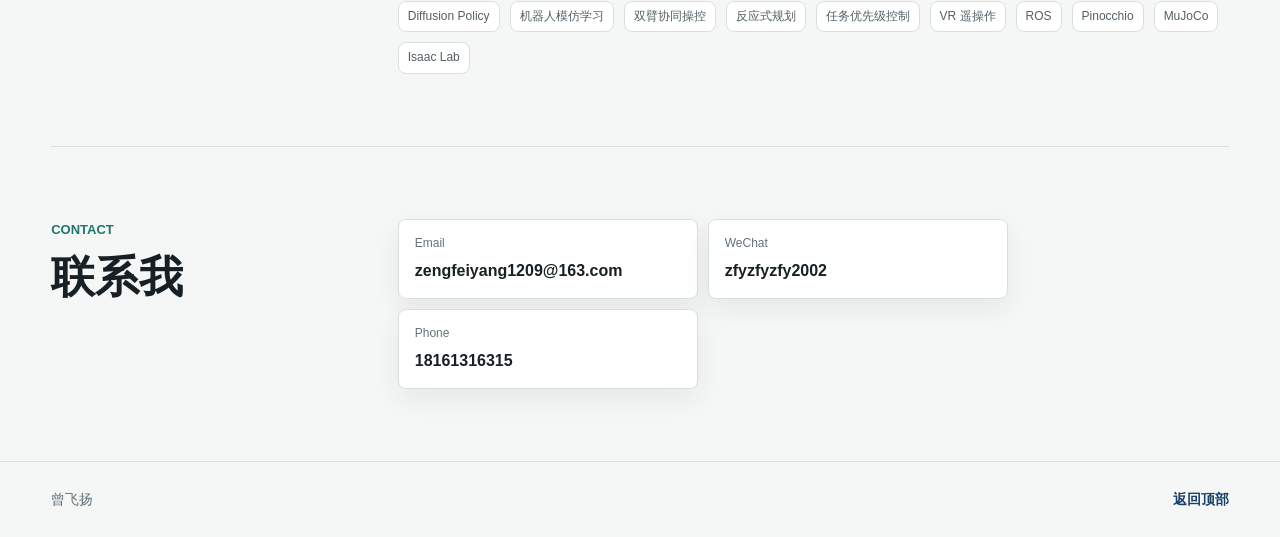
==== commit aad5f41b: "mod" ====
--- a/index.html
+++ b/index.html
@@ -3,37 +3,48 @@
   <head>
     <meta charset="utf-8" />
     <meta name="viewport" content="width=device-width, initial-scale=1" />
-    <title>Portfolio | 个人作品集</title>
-    <meta name="description" content="个人作品集：项目案例、图片、视频与联系方式。" />
-    <link rel="stylesheet" href="public.css?v=20260819-project2-media" />
+    <title>曾飞扬 | 机器人作品集</title>
+    <meta
+      name="description"
+      content="曾飞扬的机器人、具身智能与机械臂控制项目作品集，包含项目描述、图片、视频与联系方式。"
+    />
+    <link rel="stylesheet" href="public.css?v=20260819-polish" />
   </head>
   <body>
     <header class="site-header">
-      <a class="brand" href="#top" aria-label="返回首页">
-        <span class="brand-mark" data-initials>PF</span>
-        <span>
-          <strong data-profile="name">Your Name</strong>
-          <small data-profile="headline">Portfolio</small>
+      <a class="brand" href="#top" aria-label="返回顶部">
+        <span class="brand-mark" data-initials>曾飞扬</span>
+        <span class="brand-copy">
+          <strong data-profile="name">曾飞扬</strong>
+          <small data-profile="headline">机器人作品集</small>
         </span>
       </a>
       <nav class="nav-links" aria-label="主导航">
-        <a href="#works">作品</a>
+        <a href="#works">项目</a>
         <a href="#about">关于</a>
         <a href="#contact">联系</a>
-        <a href="studio.html">本地管理</a>
       </nav>
     </header>
 
     <main id="top">
       <section class="hero">
         <div class="hero-copy">
-          <p class="kicker" data-profile="headline">Portfolio</p>
-          <h1 data-profile="name">Your Name</h1>
+          <p class="kicker">Robotics Portfolio</p>
+          <h1 data-profile="name">曾飞扬</h1>
+          <p class="hero-role" data-profile="headline">
+            具身智能算法 / 机器人学习 / 机械臂运动规划与控制
+          </p>
           <p class="hero-lede" data-profile="bio">
-            展示代表项目、图片、视频和关键成果的个人作品集。
+            聚焦双臂协同控制、机器人模仿学习、反应式规划与安全避障。
           </p>
+          <div class="hero-stat-grid" aria-label="作品集概览">
+            <span><strong id="projectCount">3</strong> 个项目</span>
+            <span><strong id="mediaCount">8</strong> 段视频</span>
+            <span><strong>Real Robot</strong> 真机验证</span>
+          </div>
           <div class="hero-actions" id="heroLinks"></div>
         </div>
+
         <aside class="hero-media" aria-label="代表作品预览">
           <div class="media-frame" id="featuredMedia">
             <div class="placeholder-visual">
@@ -43,6 +54,7 @@
           <div class="featured-caption">
             <span id="featuredCategory">Featured Project</span>
             <strong id="featuredTitle">项目素材待添加</strong>
+            <small id="featuredResult"></small>
           </div>
         </aside>
       </section>
@@ -50,7 +62,7 @@
       <section class="section" id="works">
         <div class="section-heading">
           <div>
-            <p class="kicker">Project Portfolio</p>
+            <p class="kicker">Selected Projects</p>
             <h2>项目经历</h2>
           </div>
           <div class="filters" id="filters" aria-label="项目分类"></div>
@@ -69,7 +81,7 @@
         </div>
         <div class="about-copy">
           <p data-profile="about">
-            这里可以放求职方向、核心技能、项目经验和你希望招聘方快速记住的信息。
+            这里可以放求职方向、核心技能、项目经历和希望招聘方快速记住的信息。
           </p>
           <div class="skill-list" id="skillList"></div>
         </div>
@@ -85,7 +97,7 @@
     </main>
 
     <dialog class="media-dialog" id="mediaDialog" aria-label="媒体预览">
-      <button class="dialog-close" type="button" id="dialogClose" aria-label="关闭预览">×</button>
+      <button class="dialog-close" type="button" id="dialogClose" aria-label="关闭预览">&times;</button>
       <div id="dialogMedia"></div>
       <div class="dialog-copy">
         <span id="dialogCategory"></span>
@@ -98,12 +110,14 @@
     <template id="projectTemplate">
       <article class="project-card">
         <div class="project-copy">
-          <div class="card-line">
+          <div class="project-topline">
+            <span class="project-number"></span>
             <span class="category"></span>
             <span class="year"></span>
           </div>
           <h3></h3>
-          <p></p>
+          <p class="project-summary"></p>
+          <div class="result-line"></div>
           <ul class="highlight-list"></ul>
           <div class="tag-row"></div>
         </div>
@@ -116,7 +130,7 @@
       <a href="#top">返回顶部</a>
     </footer>
 
-    <script src="data/portfolio-data.js?v=20260819-project2-media"></script>
-    <script src="public.js?v=20260819-project2-media"></script>
+    <script src="data/portfolio-data.js?v=20260819-polish"></script>
+    <script src="public.js?v=20260819-polish"></script>
   </body>
 </html>
--- a/public.css
+++ b/public.css
@@ -1,16 +1,19 @@
 :root {
   color-scheme: light;
-  --bg: #f7f8f9;
+  --bg: #f5f7f7;
   --surface: #ffffff;
-  --ink: #1d2327;
-  --muted: #637078;
-  --line: #dce2e6;
-  --blue: #245fa8;
-  --blue-dark: #153f72;
-  --green: #26715b;
-  --rose: #ad4e5b;
-  --amber: #9a6b1d;
-  --shadow: 0 18px 46px rgba(29, 35, 39, 0.13);
+  --surface-soft: #eef3f1;
+  --ink: #172024;
+  --muted: #64727a;
+  --line: #d8e0df;
+  --blue: #2563a6;
+  --blue-dark: #173f67;
+  --teal: #1f766b;
+  --teal-soft: #dcefed;
+  --amber: #a96f17;
+  --rose: #a7475b;
+  --shadow: 0 18px 46px rgba(23, 32, 36, 0.12);
+  --soft-shadow: 0 10px 26px rgba(23, 32, 36, 0.07);
 }
 
 * {
@@ -23,7 +26,9 @@
 
 body {
   margin: 0;
-  background: var(--bg);
+  background:
+    linear-gradient(180deg, rgba(238, 243, 241, 0.78), rgba(245, 247, 247, 0) 420px),
+    var(--bg);
   color: var(--ink);
   font-family:
     Inter, "Segoe UI", "PingFang SC", "Microsoft YaHei", Arial, sans-serif;
@@ -55,13 +60,13 @@
   top: 0;
   z-index: 20;
   display: flex;
-  min-height: 72px;
+  min-height: 68px;
   align-items: center;
   justify-content: space-between;
   gap: 24px;
-  padding: 14px clamp(18px, 4vw, 56px);
-  border-bottom: 1px solid rgba(220, 226, 230, 0.92);
-  background: rgba(247, 248, 249, 0.9);
+  padding: 12px clamp(18px, 4vw, 56px);
+  border-bottom: 1px solid rgba(216, 224, 223, 0.92);
+  background: rgba(245, 247, 247, 0.9);
   backdrop-filter: blur(16px);
 }
 
@@ -74,13 +79,18 @@
 
 .brand-mark {
   display: grid;
-  width: 42px;
-  height: 42px;
+  width: 44px;
+  height: 44px;
   place-items: center;
   border-radius: 8px;
-  background: var(--ink);
+  background: linear-gradient(135deg, var(--ink), var(--blue-dark));
   color: #fff;
+  font-size: 12px;
   font-weight: 850;
+}
+
+.brand-copy {
+  min-width: 0;
 }
 
 .brand strong,
@@ -97,14 +107,40 @@
 .nav-links {
   display: flex;
   align-items: center;
-  gap: clamp(12px, 2vw, 28px);
+  gap: clamp(14px, 2vw, 30px);
   color: var(--muted);
   font-size: 14px;
+}
+
+.nav-links a {
+  position: relative;
+  font-weight: 720;
+}
+
+.nav-links a::after {
+  position: absolute;
+  right: 0;
+  bottom: -7px;
+  left: 0;
+  height: 2px;
+  background: var(--teal);
+  content: "";
+  opacity: 0;
+  transform: scaleX(0.45);
+  transition:
+    opacity 160ms ease,
+    transform 160ms ease;
 }
 
 .nav-links a:hover,
 .nav-links a:focus-visible {
   color: var(--blue-dark);
+}
+
+.nav-links a:hover::after,
+.nav-links a:focus-visible::after {
+  opacity: 1;
+  transform: scaleX(1);
 }
 
 main {
@@ -121,20 +157,20 @@
 
 .hero {
   display: grid;
-  grid-template-columns: minmax(0, 0.95fr) minmax(360px, 0.7fr);
-  gap: clamp(28px, 5vw, 74px);
+  grid-template-columns: minmax(0, 0.96fr) minmax(360px, 0.74fr);
+  gap: clamp(28px, 5vw, 68px);
   align-items: center;
-  min-height: calc(88vh - 72px);
-  padding-block: 44px;
+  min-height: calc(82vh - 68px);
+  padding-block: 34px 46px;
 }
 
 .hero-copy {
-  max-width: 760px;
+  max-width: 790px;
 }
 
 .kicker {
   margin: 0 0 12px;
-  color: var(--blue);
+  color: var(--teal);
   font-size: 13px;
   font-weight: 850;
   letter-spacing: 0;
@@ -157,28 +193,59 @@
 }
 
 h1 {
-  font-size: clamp(48px, 8vw, 86px);
+  font-size: clamp(48px, 7.6vw, 84px);
 }
 
 h2 {
-  font-size: clamp(28px, 4vw, 46px);
+  font-size: clamp(28px, 4vw, 44px);
 }
 
 h3 {
-  font-size: 22px;
+  font-size: clamp(22px, 2.4vw, 30px);
+}
+
+.hero-role {
+  max-width: 760px;
+  margin: 14px 0 0;
+  color: var(--blue-dark);
+  font-size: clamp(19px, 2.1vw, 25px);
+  font-weight: 760;
 }
 
 .hero-lede {
-  max-width: 690px;
-  margin: 24px 0 0;
-  color: #465158;
+  max-width: 720px;
+  margin: 18px 0 0;
+  color: #435057;
+  font-size: 18px;
+}
+
+.hero-stat-grid {
+  display: grid;
+  grid-template-columns: repeat(3, minmax(0, 1fr));
+  gap: 10px;
+  max-width: 740px;
+  margin-top: 26px;
+}
+
+.hero-stat-grid span {
+  min-height: 72px;
+  border: 1px solid var(--line);
+  border-radius: 8px;
+  padding: 12px 14px;
+  background: rgba(255, 255, 255, 0.78);
+  color: var(--muted);
+  box-shadow: var(--soft-shadow);
+}
+
+.hero-stat-grid strong {
+  display: block;
+  color: var(--ink);
   font-size: 18px;
 }
 
 .hero-actions,
 .filters,
 .tag-row,
-.card-actions,
 .skill-list,
 .contact-links {
   display: flex;
@@ -188,35 +255,32 @@
 }
 
 .hero-actions {
-  margin-top: 30px;
-}
-
-.button,
-.filters button,
-.card-actions a {
+  margin-top: 18px;
+}
+
+.filters button {
   display: inline-flex;
-  min-height: 42px;
+  min-height: 38px;
   align-items: center;
   justify-content: center;
   border: 1px solid var(--line);
   border-radius: 8px;
-  padding: 9px 15px;
-  background: var(--surface);
+  padding: 8px 13px;
+  background: rgba(255, 255, 255, 0.85);
   color: var(--ink);
   cursor: pointer;
-}
-
-.button.primary,
+  font-size: 13px;
+  font-weight: 760;
+}
+
 .filters button.active {
-  border-color: var(--blue);
-  background: var(--blue);
+  border-color: var(--teal);
+  background: var(--teal);
   color: #fff;
 }
 
-.button.subtle:hover,
-.filters button:hover,
-.card-actions a:hover {
-  border-color: var(--blue);
+.filters button:hover {
+  border-color: var(--teal);
 }
 
 .contact-chip,
@@ -231,9 +295,10 @@
 }
 
 .contact-chip {
-  min-height: 58px;
-  min-width: min(250px, 100%);
+  min-height: 56px;
+  min-width: min(236px, 100%);
   padding: 10px 14px;
+  box-shadow: var(--soft-shadow);
 }
 
 .contact-chip small,
@@ -256,8 +321,12 @@
 }
 
 .media-frame {
-  min-height: 420px;
-  background: #111518;
+  min-height: 390px;
+  background: #101619;
+}
+
+.media-frame .video-preview {
+  min-height: inherit;
 }
 
 .media-frame img,
@@ -265,7 +334,7 @@
 .media-frame .video-preview {
   width: 100%;
   height: 100%;
-  object-fit: contain;
+  object-fit: cover;
 }
 
 .placeholder-visual {
@@ -274,23 +343,27 @@
   aspect-ratio: 4 / 3;
   place-items: center;
   background:
-    linear-gradient(135deg, rgba(36, 95, 168, 0.18), rgba(38, 113, 91, 0.22)),
-    repeating-linear-gradient(45deg, rgba(29, 35, 39, 0.05) 0 1px, transparent 1px 18px);
+    linear-gradient(135deg, rgba(37, 99, 166, 0.2), rgba(31, 118, 107, 0.22)),
+    repeating-linear-gradient(45deg, rgba(23, 32, 36, 0.055) 0 1px, transparent 1px 18px);
   color: var(--blue-dark);
 }
 
 .placeholder-visual span {
-  border: 1px solid rgba(21, 63, 114, 0.22);
+  border: 1px solid rgba(23, 63, 103, 0.24);
   border-radius: 8px;
   padding: 9px 13px;
-  background: rgba(255, 255, 255, 0.74);
+  background: rgba(255, 255, 255, 0.76);
   font-weight: 850;
 }
 
 .featured-caption {
   display: grid;
-  gap: 6px;
+  gap: 7px;
   padding: 18px;
+}
+
+.featured-caption small {
+  color: var(--muted);
 }
 
 .featured-caption span,
@@ -302,14 +375,14 @@
   align-items: center;
   border-radius: 999px;
   padding: 4px 10px;
-  background: rgba(36, 95, 168, 0.12);
+  background: rgba(37, 99, 166, 0.12);
   color: var(--blue-dark);
   font-size: 12px;
   font-weight: 850;
 }
 
 .section {
-  padding-block: 78px;
+  padding-block: 72px;
   border-top: 1px solid var(--line);
 }
 
@@ -318,47 +391,88 @@
   align-items: end;
   justify-content: space-between;
   gap: 22px;
-  margin-bottom: 24px;
+  margin-bottom: 26px;
 }
 
 .project-list {
   display: grid;
-  gap: 22px;
+  gap: 24px;
 }
 
 .project-card {
+  position: relative;
   display: grid;
   grid-template-columns: minmax(0, 0.78fr) minmax(360px, 1fr);
   gap: clamp(20px, 4vw, 42px);
   align-items: start;
+  overflow: hidden;
   border: 1px solid var(--line);
   border-radius: 8px;
-  padding: clamp(18px, 3vw, 28px);
-  background: var(--surface);
-  box-shadow: 0 12px 32px rgba(29, 35, 39, 0.07);
+  padding: clamp(18px, 3vw, 30px);
+  background:
+    linear-gradient(90deg, rgba(31, 118, 107, 0.06), rgba(255, 255, 255, 0) 40%),
+    var(--surface);
+  box-shadow: var(--soft-shadow);
+}
+
+.project-card::before {
+  position: absolute;
+  top: 0;
+  left: 0;
+  width: 5px;
+  height: 100%;
+  background: linear-gradient(180deg, var(--teal), var(--blue));
+  content: "";
+}
+
+.project-card:nth-child(2)::before {
+  background: linear-gradient(180deg, var(--amber), var(--teal));
+}
+
+.project-card:nth-child(3)::before {
+  background: linear-gradient(180deg, var(--rose), var(--blue));
 }
 
 .project-copy {
   position: sticky;
-  top: 96px;
-}
-
-.card-line {
+  top: 92px;
+}
+
+.project-topline {
   display: flex;
   align-items: center;
-  justify-content: space-between;
-  gap: 12px;
-  margin-bottom: 12px;
+  gap: 10px;
+  margin-bottom: 14px;
+}
+
+.project-number {
+  color: rgba(23, 32, 36, 0.26);
+  font-size: 31px;
+  font-weight: 900;
+  line-height: 1;
 }
 
 .year {
+  margin-left: auto;
   color: var(--muted);
   font-size: 12px;
-}
-
-.project-copy p {
-  margin: 10px 0 0;
-  color: var(--muted);
+  font-weight: 760;
+}
+
+.project-summary {
+  margin: 12px 0 0;
+  color: var(--muted);
+}
+
+.result-line {
+  margin-top: 16px;
+  border-left: 4px solid var(--teal);
+  border-radius: 8px;
+  padding: 10px 12px;
+  background: var(--teal-soft);
+  color: #174d47;
+  font-size: 14px;
+  font-weight: 820;
 }
 
 .highlight-list {
@@ -382,8 +496,19 @@
   border: 0;
   border-radius: 8px;
   padding: 0;
-  background: #111518;
+  background: #101619;
   cursor: zoom-in;
+  box-shadow: 0 6px 16px rgba(23, 32, 36, 0.13);
+}
+
+.project-media-item:hover .video-preview img,
+.project-media-item:focus-visible .video-preview img {
+  transform: scale(1.035);
+}
+
+.project-media-item:focus-visible {
+  outline: 3px solid rgba(31, 118, 107, 0.34);
+  outline-offset: 3px;
 }
 
 .project-media-item img,
@@ -394,15 +519,23 @@
   width: 100%;
   aspect-ratio: 16 / 10;
   min-height: 0;
-  object-fit: contain;
+  object-fit: cover;
+}
+
+.project-media-item.variant-without {
+  outline: 2px solid rgba(169, 111, 23, 0.2);
+}
+
+.project-media-item.variant-with {
+  outline: 2px solid rgba(31, 118, 107, 0.28);
 }
 
 .video-fallback {
   display: grid;
   place-items: center;
   background:
-    linear-gradient(135deg, rgba(36, 95, 168, 0.18), rgba(38, 113, 91, 0.2)),
-    #111518;
+    linear-gradient(135deg, rgba(37, 99, 166, 0.18), rgba(31, 118, 107, 0.2)),
+    #101619;
   color: #fff;
   font-weight: 850;
 }
@@ -413,10 +546,18 @@
   place-items: center;
   overflow: hidden;
   background:
-    radial-gradient(circle at 30% 25%, rgba(36, 95, 168, 0.28), transparent 32%),
-    linear-gradient(135deg, rgba(36, 95, 168, 0.2), rgba(38, 113, 91, 0.16)),
-    #111518;
+    linear-gradient(135deg, rgba(37, 99, 166, 0.24), rgba(31, 118, 107, 0.18)),
+    #101619;
   color: #fff;
+}
+
+.video-preview::after {
+  position: absolute;
+  inset: 0;
+  background:
+    linear-gradient(180deg, rgba(16, 22, 25, 0.04), rgba(16, 22, 25, 0.72)),
+    linear-gradient(90deg, rgba(16, 22, 25, 0.42), rgba(16, 22, 25, 0.04));
+  content: "";
 }
 
 .video-preview img {
@@ -425,29 +566,76 @@
   width: 100%;
   height: 100%;
   object-fit: cover;
-  opacity: 0.82;
-}
-
-.video-preview strong {
+  opacity: 0.94;
+  transition: transform 200ms ease;
+}
+
+.play-badge {
   position: relative;
   z-index: 1;
+  display: grid;
+  width: 48px;
+  height: 48px;
+  place-items: center;
   border: 1px solid rgba(255, 255, 255, 0.72);
-  border-radius: 8px;
-  padding: 8px 12px;
-  background: rgba(17, 21, 24, 0.72);
-}
-
-.project-media-item span {
+  border-radius: 999px;
+  background: rgba(16, 22, 25, 0.62);
+  box-shadow: 0 8px 18px rgba(0, 0, 0, 0.18);
+  font-size: 18px;
+}
+
+.video-preview strong {
+  position: absolute;
+  z-index: 1;
+  right: 10px;
+  bottom: 10px;
+  border-radius: 8px;
+  padding: 5px 9px;
+  background: rgba(16, 22, 25, 0.72);
+  color: #fff;
+  font-size: 12px;
+}
+
+.project-media-item .video-preview strong {
+  display: none;
+}
+
+.media-caption {
   position: absolute;
   right: 10px;
   bottom: 10px;
+  left: 10px;
+  z-index: 2;
   max-width: calc(100% - 20px);
   border-radius: 8px;
-  padding: 5px 9px;
-  background: rgba(29, 35, 39, 0.82);
+  padding: 7px 9px;
+  background: rgba(16, 22, 25, 0.78);
   color: #fff;
   font-size: 12px;
-  font-weight: 750;
+  font-weight: 760;
+  text-align: left;
+}
+
+.variant-badge {
+  position: absolute;
+  top: 10px;
+  left: 10px;
+  z-index: 2;
+  border-radius: 999px;
+  padding: 4px 9px;
+  background: rgba(255, 255, 255, 0.9);
+  color: var(--ink);
+  font-size: 11px;
+  font-style: normal;
+  font-weight: 850;
+}
+
+.variant-without .variant-badge {
+  color: #70480f;
+}
+
+.variant-with .variant-badge {
+  color: #14554d;
 }
 
 .media-empty {
@@ -476,18 +664,6 @@
   font-size: 12px;
 }
 
-.card-actions {
-  margin-top: 16px;
-}
-
-.card-actions a {
-  min-height: 34px;
-  padding: 5px 10px;
-  color: var(--blue-dark);
-  font-size: 13px;
-  font-weight: 750;
-}
-
 .empty-state {
   border: 1px solid var(--line);
   border-radius: 8px;
@@ -504,8 +680,8 @@
 }
 
 .empty-state p {
+  max-width: 650px;
   margin: 8px auto 0;
-  max-width: 650px;
 }
 
 .about-section,
@@ -513,7 +689,7 @@
   display: grid;
   grid-template-columns: minmax(220px, 0.34fr) minmax(0, 1fr);
   gap: clamp(28px, 5vw, 76px);
-  padding-block: 78px;
+  padding-block: 72px;
   border-top: 1px solid var(--line);
 }
 
@@ -532,14 +708,15 @@
 }
 
 .contact-card {
-  min-width: min(320px, 100%);
+  min-width: min(300px, 100%);
   min-height: 58px;
   padding: 14px 16px;
+  box-shadow: var(--soft-shadow);
 }
 
 .media-dialog {
-  width: min(980px, calc(100vw - 28px));
-  max-height: min(880px, calc(100vh - 28px));
+  width: min(1040px, calc(100vw - 28px));
+  max-height: min(900px, calc(100vh - 28px));
   border: 1px solid var(--line);
   border-radius: 8px;
   padding: 0;
@@ -549,7 +726,7 @@
 }
 
 .media-dialog::backdrop {
-  background: rgba(29, 35, 39, 0.66);
+  background: rgba(23, 32, 36, 0.68);
 }
 
 #dialogMedia img,
@@ -560,7 +737,7 @@
   width: 100%;
   max-height: 70vh;
   object-fit: contain;
-  background: #111518;
+  background: #101619;
 }
 
 #dialogMedia .video-fallback {
@@ -587,15 +764,15 @@
   right: 10px;
   z-index: 2;
   display: grid;
-  width: 36px;
-  height: 36px;
+  width: 38px;
+  height: 38px;
   place-items: center;
   border: 1px solid rgba(255, 255, 255, 0.72);
   border-radius: 8px;
-  background: rgba(29, 35, 39, 0.8);
+  background: rgba(23, 32, 36, 0.8);
   color: #fff;
   cursor: pointer;
-  font-size: 24px;
+  font-size: 26px;
   line-height: 1;
 }
 
@@ -649,13 +826,17 @@
 
   .hero {
     min-height: auto;
-    padding-block: 42px;
+    padding-block: 36px;
+  }
+
+  .hero-stat-grid {
+    grid-template-columns: 1fr;
   }
 
   .section,
   .about-section,
   .contact-section {
-    padding-block: 56px;
+    padding-block: 54px;
   }
 
   .section-heading {
@@ -664,13 +845,25 @@
   }
 
   .filters button,
-  .hero-actions .button,
   .contact-card {
     flex: 1 1 150px;
   }
 
+  .contact-chip {
+    flex: 1 1 auto;
+  }
+
   .project-media-list {
     grid-template-columns: 1fr;
+  }
+
+  .project-topline {
+    align-items: flex-start;
+    flex-wrap: wrap;
+  }
+
+  .year {
+    margin-left: 0;
   }
 }
 
@@ -688,7 +881,7 @@
     flex-direction: column;
   }
 
-  .hero-actions .button {
+  .hero-actions .contact-chip {
     width: 100%;
   }
 
